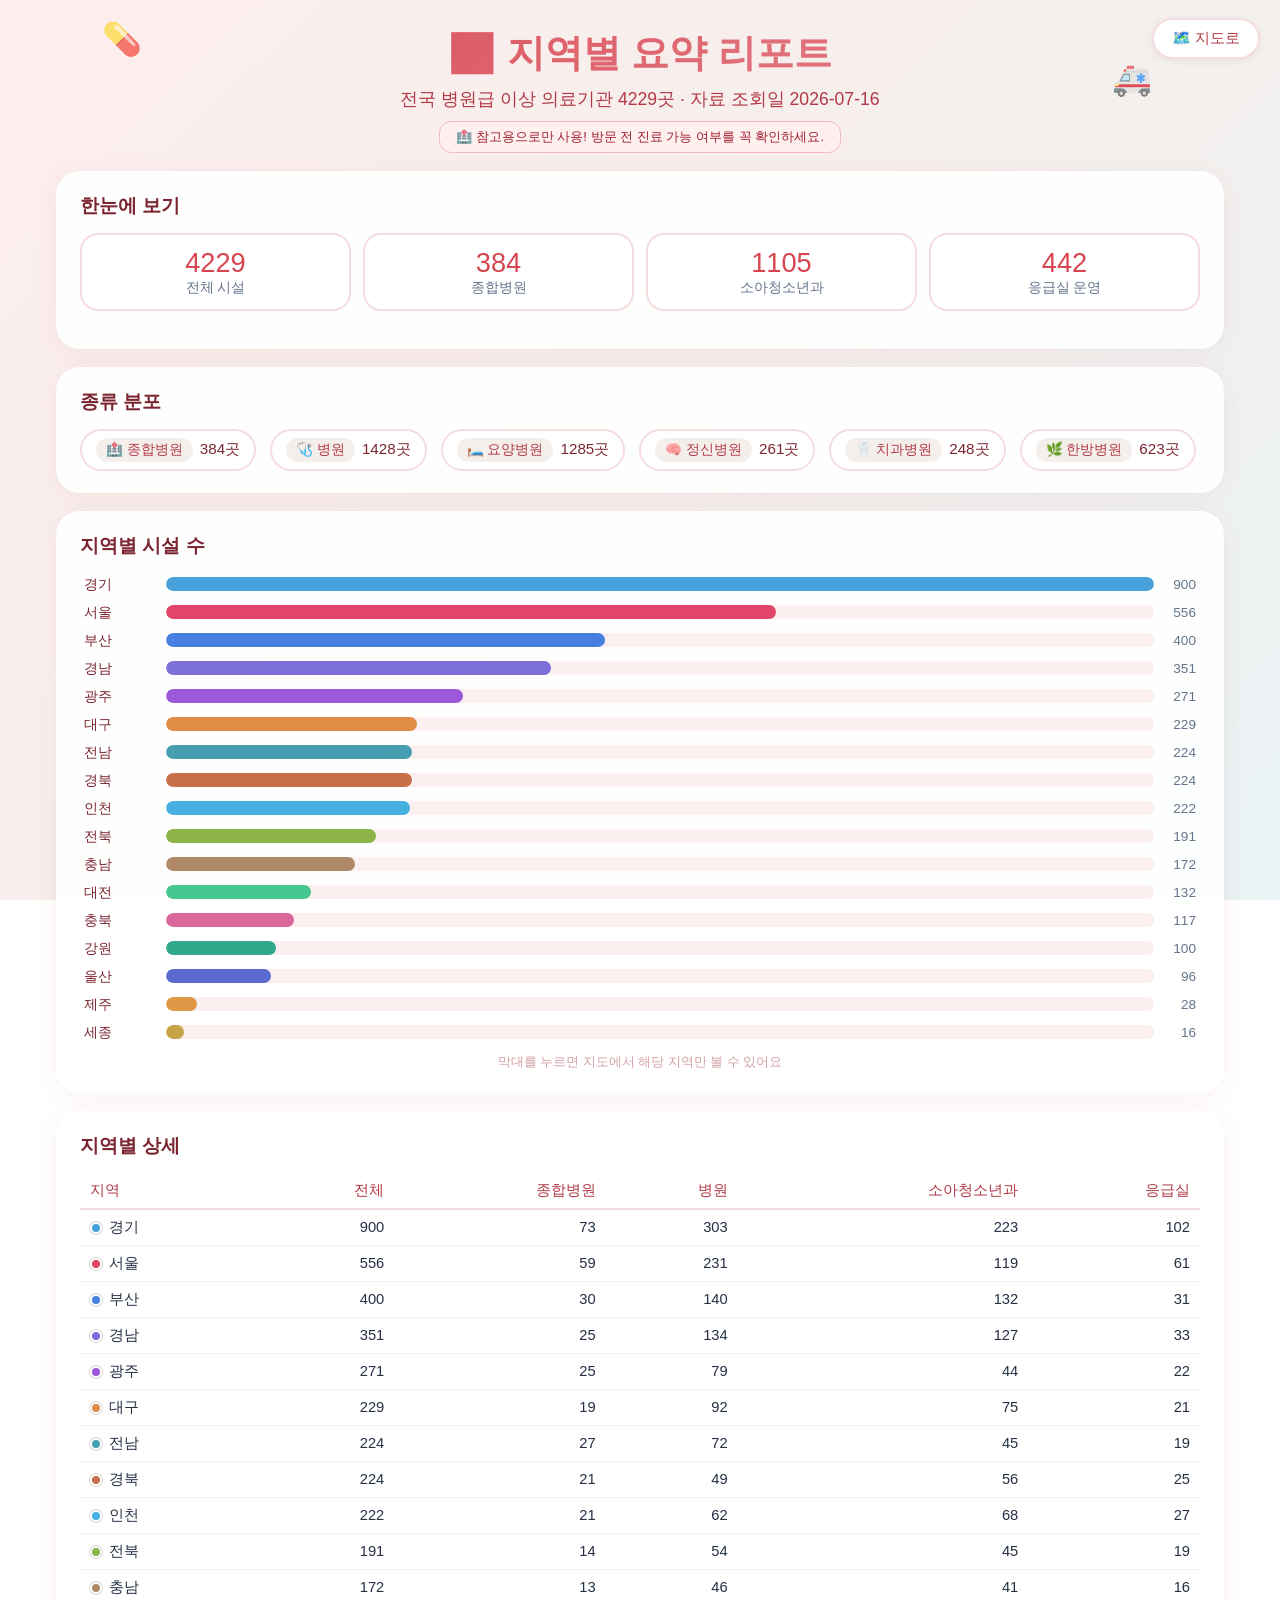
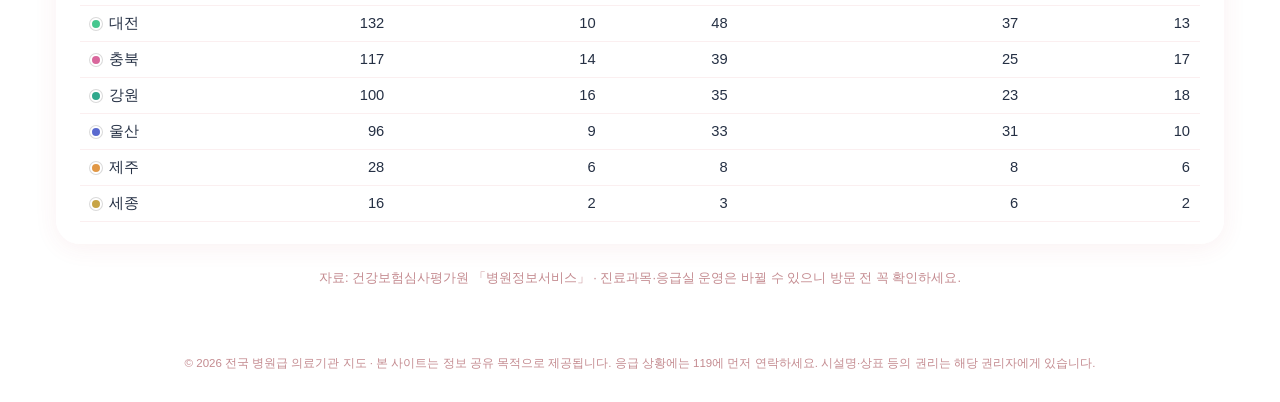
==== report.html @ fa9a6e2a "전국 병원급 의료기관 지도 초기 버전 건강보험심사평가원 병원정보서비스(2026.6) 기반, 병원급 이상 의료기관 4229곳을 지도/카드로 조회. 소아청소년과·응급실 운영 여부 표시" ====
<!DOCTYPE html>
<html lang="ko">
<head>
<meta charset="UTF-8">
<meta name="viewport" content="width=device-width, initial-scale=1.0">
<meta http-equiv="Content-Security-Policy" content="default-src 'self'; script-src 'self'; style-src 'self' 'unsafe-inline' https://fonts.googleapis.com; font-src https://fonts.gstatic.com; img-src 'self' data:; connect-src 'self'; object-src 'none'; base-uri 'self'; form-action 'none'">
<title>지역별 요약 리포트 📊</title>
<meta name="description" content="전국 병원급 이상 의료기관 지역별 현황 요약 리포트">
<meta name="theme-color" content="#D64550">
<link rel="manifest" href="manifest.json">
<link rel="icon" type="image/png" sizes="512x512" href="assets/icons/app-icon-512.png">
<link rel="apple-touch-icon" sizes="180x180" href="assets/icons/app-icon-apple-180.png">
<meta name="apple-mobile-web-app-capable" content="yes">
<meta name="apple-mobile-web-app-status-bar-style" content="default">
<meta name="apple-mobile-web-app-title" content="병원 지도">
<link rel="stylesheet" href="assets/css/style.css">
</head>
<body>

<header class="app-header">
  <a class="report-btn" href="index.html">🗺️ 지도로</a>
  <div class="header-inner">
    <h1 class="app-title">📊 지역별 요약 리포트</h1>
    <p class="app-subtitle">전국 병원급 이상 의료기관 <span id="totalCount"></span>곳 · 자료 조회일 <span id="surveyDate"></span></p>
    <div class="top-notice">🏥 참고용으로만 사용! 방문 전 진료 가능 여부를 꼭 확인하세요.</div>
  </div>
  <div class="floating-emoji e1">💊</div>
  <div class="floating-emoji e2">🚑</div>
</header>

<main class="container report-page">

  <!-- 핵심 지표 -->
  <section class="panel">
    <h2 class="report-section-title">한눈에 보기</h2>
    <div class="stat-tiles" id="statTiles"></div>
  </section>

  <!-- 종류 분포 -->
  <section class="panel">
    <h2 class="report-section-title">종류 분포</h2>
    <div class="status-chips" id="kindChips"></div>
  </section>

  <!-- 지역별 시설 수 -->
  <section class="panel">
    <h2 class="report-section-title">지역별 시설 수</h2>
    <div class="district-bars" id="regionBars"></div>
    <p class="dash-hint">막대를 누르면 지도에서 해당 지역만 볼 수 있어요</p>
  </section>

  <!-- 지역별 상세 표 -->
  <section class="panel">
    <h2 class="report-section-title">지역별 상세</h2>
    <div class="table-wrap">
      <table class="report-table" id="reportTable">
        <thead>
          <tr>
            <th>지역</th><th>전체</th><th>종합병원</th><th>병원</th><th>소아청소년과</th><th>응급실</th>
          </tr>
        </thead>
        <tbody></tbody>
      </table>
    </div>
  </section>

  <footer class="app-footer">
    <p>자료: 건강보험심사평가원 「병원정보서비스」 · 진료과목·응급실 운영은 바뀔 수 있으니 방문 전 꼭 확인하세요.</p>
  </footer>
</main>

<div class="site-notice" role="note">
  © 2026 전국 병원급 의료기관 지도 · 본 사이트는 정보 공유 목적으로 제공됩니다. 응급 상황에는 119에 먼저 연락하세요. 시설명·상표 등의 권리는 해당 권리자에게 있습니다.
</div>

<script src="assets/js/data.js"></script>
<script src="assets/js/report.js"></script>
</body>
</html>
---- assets/css/style.css ----
@import url('https://fonts.googleapis.com/css2?family=Jua&display=swap');

:root {
  --brown: #B23A47;
  --brown-dark: #7A2530;
  --terracotta: #D64550;
  --gold: #E88A93;
  --teal: #4AAECF;
  --grad-primary: linear-gradient(135deg, #D64550, #E88A93);
  --border-light: #F5DCDE;
  --text-muted: #64748b;
  --shadow-card: 0 8px 25px rgba(0, 0, 0, 0.1);
  --shadow-card-hover: 0 15px 35px rgba(0, 0, 0, 0.18);
  --shadow-panel: 0 4px 24px rgba(178, 58, 71, 0.07);
}

* { margin: 0; padding: 0; box-sizing: border-box; }

body {
  font-family: 'Jua', -apple-system, BlinkMacSystemFont, 'Segoe UI', 'Noto Sans KR', sans-serif;
  background: linear-gradient(135deg, #FDEEEE 0%, #F5EFEC 50%, #EAF3F5 100%);
  background-attachment: fixed;
  color: var(--brown-dark);
  min-height: 100vh;
}

/* ---------- 헤더 ---------- */
.app-header {
  position: relative;
  text-align: center;
  padding: 28px 16px 18px;
  overflow: hidden;
}
.app-title {
  font-size: 2.4rem;
  background: var(--grad-primary);
  -webkit-background-clip: text;
  background-clip: text;
  -webkit-text-fill-color: transparent;
  text-shadow: none;
}
.app-subtitle { margin-top: 8px; font-size: 1.1rem; color: var(--brown); }
.top-notice {
  display: inline-block; text-align: center;
  margin: 10px auto 0; padding: 6px 16px;
  background: #FFF0F0; color: #A02030;
  border: 1px solid #F5B8BE; border-radius: 12px;
  font-size: 0.82rem; line-height: 1.35;
  position: relative; z-index: 1;
}
.floating-emoji {
  position: absolute; font-size: 2rem; opacity: 0.7;
  animation: float 4s ease-in-out infinite;
  pointer-events: none;
}
.e1 { top: 20px; left: 8%; }
.e2 { top: 60px; right: 10%; animation-delay: 1s; }
.e3 { bottom: 12px; left: 20%; animation-delay: 2s; }
.e4 { bottom: 24px; right: 22%; animation-delay: 3s; }
@keyframes float {
  0%, 100% { transform: translateY(0) rotate(-4deg); }
  50% { transform: translateY(-12px) rotate(4deg); }
}

.container { max-width: 1200px; margin: 0 auto; padding: 0 16px 40px; }

.report-btn {
  position: absolute; top: 18px; right: 20px; z-index: 10;
  font-size: 0.95rem; text-decoration: none;
  padding: 8px 18px; border-radius: 999px;
  background: white; color: var(--brown);
  border: 2px solid #F5DCDE;
  box-shadow: 0 2px 8px rgba(0, 0, 0, 0.06);
  transition: all 0.25s;
}
.report-btn:hover {
  background: var(--grad-primary); color: white; border-color: transparent;
  transform: translateY(-2px);
  box-shadow: 0 4px 14px rgba(214, 69, 80, 0.4);
}

/* ---------- 패널 공통 ---------- */
.panel {
  background: rgba(255, 255, 255, 0.9);
  backdrop-filter: blur(8px);
  border-radius: 24px;
  box-shadow: var(--shadow-panel);
  padding: 18px 20px;
  margin-bottom: 18px;
}

/* ---------- 리포트 페이지 ---------- */
.report-page .panel { padding: 22px 24px; }
.report-section-title {
  font-size: 1.2rem; color: var(--brown-dark); margin-bottom: 14px;
}
.status-chips { display: flex; flex-wrap: wrap; gap: 14px; }
.status-chip {
  display: inline-flex; align-items: center; gap: 7px;
  background: white; border: 2px solid var(--border-light);
  border-radius: 999px; padding: 7px 14px;
}
.status-chip .tag { font-size: 0.85rem; }
.chip-num { font-size: 0.95rem; color: var(--brown-dark); }
.table-wrap { overflow-x: auto; }
.report-table {
  width: 100%; border-collapse: collapse; font-size: 0.92rem;
  min-width: 560px;
}
.report-table th {
  color: var(--brown); font-weight: normal; text-align: left;
  padding: 8px 10px; border-bottom: 2px solid var(--border-light);
  white-space: nowrap;
}
.report-table td {
  padding: 8px 10px; color: #253044;
  border-bottom: 1px solid #FBEFF0; white-space: nowrap;
}
.report-table td:not(:first-child), .report-table th:not(:first-child) { text-align: right; }
.report-table tr:hover td { background: #FEF6F6; }
.report-table .legend-dot { margin-right: 7px; }

.stat-tiles {
  display: grid; grid-template-columns: repeat(auto-fit, minmax(130px, 1fr));
  gap: 12px; margin-bottom: 16px;
}
.stat-tile {
  background: white; border: 2px solid var(--border-light);
  border-radius: 18px; padding: 12px 14px; text-align: center;
}
.stat-tile .num { font-size: 1.7rem; color: var(--terracotta); }
.stat-tile .lbl { font-size: 0.85rem; color: var(--text-muted); }

.district-bars { display: flex; flex-direction: column; gap: 5px; }
.dbar {
  display: grid; grid-template-columns: 74px 1fr 34px; align-items: center;
  gap: 8px; background: none; border: none; cursor: pointer;
  font-family: inherit; font-size: 0.9rem; color: var(--brown-dark);
  padding: 2px 4px; border-radius: 10px; text-align: left;
}
.dbar:hover, .dbar.active { background: #FEF6F6; }
.dbar .track { display: block; background: #FBEFF0; border-radius: 999px; height: 14px; overflow: hidden; }
.dbar .fill { display: block; height: 100%; border-radius: 999px; }
.dbar .cnt { text-align: right; color: var(--text-muted); font-size: 0.85rem; }
.dash-hint { margin-top: 10px; font-size: 0.8rem; color: #D4A0A5; text-align: center; }

/* ---------- 필터 바 ---------- */
.filter-row {
  display: flex; flex-wrap: wrap; align-items: center; gap: 8px;
  margin-bottom: 10px;
}
.filter-row:last-child { margin-bottom: 0; }
.filter-label {
  font-size: 0.85rem; color: var(--text-muted); min-width: 56px;
}
.search-row { gap: 10px; }

.filter-collapse-btn {
  flex: 0 0 44px; min-height: 44px;
  background: white; color: var(--brown);
  border: 2px solid var(--border-light); border-radius: 999px;
  font-size: 1rem; cursor: pointer;
  box-shadow: 0 2px 8px rgba(0, 0, 0, 0.06);
  transition: all 0.25s;
}
.filter-collapse-btn:hover {
  transform: translateY(-2px);
  box-shadow: 0 4px 12px rgba(178, 58, 71, 0.2);
}
.filter-groups[hidden] { display: none; }
.search-box {
  flex: 1; min-width: 220px; position: relative;
}
.search-box input {
  width: 100%; padding: 11px 16px;
  border: 2px solid var(--border-light); border-radius: 999px;
  font-family: inherit; font-size: 1rem; color: var(--brown-dark);
  outline: none; background: white; transition: box-shadow 0.2s, border-color 0.2s;
}
.search-box input:focus {
  border-color: #E88A93;
  box-shadow: 0 0 0 3px rgba(232, 138, 147, 0.18);
}
.district-select {
  padding: 11px 16px; border: 2px solid var(--border-light); border-radius: 999px;
  font-family: inherit; font-size: 1rem; color: var(--brown-dark);
  background: white; cursor: pointer; outline: none;
  max-width: 220px;
}

.pill {
  font-family: inherit; font-size: 0.92rem;
  padding: 7px 16px; border-radius: 999px; cursor: pointer;
  background: white; color: var(--brown);
  border: 2px solid #F5DCDE;
  box-shadow: 0 2px 8px rgba(0, 0, 0, 0.06);
  transition: all 0.25s;
}
.pill:hover { transform: translateY(-2px); }
.pill.active {
  background: var(--grad-primary); color: white; border-color: transparent;
  box-shadow: 0 4px 14px rgba(214, 69, 80, 0.4);
}
.pill.reset { color: var(--text-muted); border-color: #eee; }
.result-count { margin-top: 12px; font-size: 0.95rem; color: var(--brown); }

/* ---------- 뷰 전환 ---------- */
.view-toggle { display: none; justify-content: center; gap: 8px; margin-bottom: 14px; }

/* ---------- 지도 + 목록 ---------- */
.content-grid {
  display: grid; grid-template-columns: 55% 1fr; gap: 18px; align-items: start;
}
.map-pane {
  position: sticky; top: 16px;
  border-radius: 25px; overflow: hidden;
  box-shadow: var(--shadow-card);
  background: white;
}
#map { height: calc(100vh - 120px); min-height: 420px; }
.map-legend {
  position: absolute; bottom: 12px; left: 12px; z-index: 800;
  background: rgba(255, 255, 255, 0.92); border-radius: 14px;
  padding: 8px 12px; font-size: 0.75rem; color: var(--brown-dark);
  box-shadow: 0 2px 8px rgba(0, 0, 0, 0.12);
  display: flex; gap: 10px; align-items: center; flex-wrap: wrap;
  max-width: calc(100% - 24px);
}
.legend-dot {
  display: inline-block; width: 12px; height: 12px; border-radius: 50%;
  border: 2px solid white; box-shadow: 0 0 0 1px rgba(0,0,0,0.15);
  vertical-align: -2px; margin-right: 3px;
}

/* Leaflet 팝업을 디자인에 맞게 */
.leaflet-popup-content-wrapper { border-radius: 18px; font-family: 'Jua', sans-serif; }
.popup-name { font-size: 1.05rem; color: var(--brown-dark); margin-bottom: 4px; }
.popup-meta { font-size: 0.85rem; color: var(--text-muted); margin-bottom: 8px; }
.popup-btn {
  font-family: inherit; font-size: 0.85rem; padding: 5px 14px;
  border: none; border-radius: 999px; cursor: pointer;
  background: var(--grad-primary); color: white;
}

/* ---------- 카드 ---------- */
.card-grid {
  display: grid; grid-template-columns: repeat(auto-fill, minmax(240px, 1fr));
  gap: 18px;
}
.facility-card {
  background: white; border-radius: 25px; overflow: hidden;
  box-shadow: var(--shadow-card);
  transition: all 0.4s; cursor: pointer;
  display: flex; flex-direction: column;
}
.facility-card:hover {
  transform: translateY(-8px) rotate(-1deg);
  box-shadow: var(--shadow-card-hover);
}
.card-emoji {
  font-size: 3.2rem; text-align: center; padding: 20px 0 10px;
  background: linear-gradient(135deg, var(--cc1, #F5EFEC), var(--cc2, #FDEEEE));
  position: relative;
}
.fav-btn {
  position: absolute; top: 10px; right: 12px;
  font-size: 1.3rem; background: rgba(255,255,255,0.8);
  border: none; border-radius: 50%; width: 38px; height: 38px;
  cursor: pointer; transition: transform 0.2s;
}
.fav-btn:hover { transform: scale(1.2); }
.card-body { padding: 14px 16px 16px; display: flex; flex-direction: column; gap: 7px; flex: 1; }
.card-name { font-size: 1.08rem; color: var(--brown-dark); line-height: 1.3; }
.card-tags { display: flex; flex-wrap: wrap; gap: 5px; }
.tag {
  font-size: 0.72rem; padding: 3px 10px; border-radius: 999px;
  background: #F5EFEC; color: var(--brown);
}
.tag.district { color: white; }
.tag.type-종합병원 { background: #FFEBEE; color: #C62828; }
.tag.type-병원 { background: #FCE4EC; color: #AD1457; }
.tag.type-요양병원 { background: #F3E5F5; color: #7B1FA2; }
.tag.type-정신병원 { background: #E8EAF6; color: #3949AB; }
.tag.type-치과병원 { background: #E1F5FE; color: #0277BD; }
.tag.type-한방병원 { background: #E8F5E9; color: #2E7D32; }
.tag.free { background: #E0F7F5; color: #00796B; }
.tag.paid { background: #FFF3E0; color: #E65100; }
.card-info { font-size: 0.85rem; color: var(--text-muted); line-height: 1.5; }
.card-info .ico { margin-right: 4px; }
.card-locate {
  align-self: flex-start; margin-top: 2px;
  font-family: inherit; font-size: 0.8rem;
  padding: 5px 13px; border-radius: 999px; cursor: pointer;
  background: #FDEEEE; color: #B23A47; border: none;
  transition: transform 0.2s;
}
.card-locate:hover { transform: translateY(-2px); }

/* ---------- 빈 상태 ---------- */
.empty-state { text-align: center; padding: 60px 0; color: var(--brown); }
.empty-emoji { font-size: 4rem; animation: float 3s ease-in-out infinite; }

/* ---------- 모달 ---------- */
.modal-overlay {
  position: fixed; inset: 0; z-index: 2000;
  background: rgba(0, 0, 0, 0.5); backdrop-filter: blur(4px);
  display: flex; align-items: center; justify-content: center;
  padding: 20px;
}
.modal-overlay[hidden] { display: none; }
.modal-card {
  background: white; border-radius: 25px;
  max-width: 520px; width: 100%; max-height: 85vh; overflow-y: auto;
  padding: 28px 26px 24px; position: relative;
  animation: popIn 0.35s cubic-bezier(0.34, 1.56, 0.64, 1);
}
@keyframes popIn {
  from { transform: scale(0.7); opacity: 0; }
  to { transform: scale(1); opacity: 1; }
}
.modal-close {
  position: absolute; top: 14px; right: 14px;
  width: 38px; height: 38px; border-radius: 50%;
  border: none; background: #F5EFEC; color: var(--brown);
  font-size: 1rem; cursor: pointer; transition: transform 0.3s;
}
.modal-close:hover { transform: rotate(90deg); }
.modal-emoji { font-size: 3rem; text-align: center; }
.modal-title { font-size: 1.4rem; text-align: center; margin: 6px 0 4px; color: var(--brown-dark); }
.modal-tags { display: flex; justify-content: center; flex-wrap: wrap; gap: 6px; margin-bottom: 14px; }
.modal-intro {
  background: #FEF6F6; border-radius: 14px; padding: 10px 14px;
  font-size: 0.88rem; line-height: 1.6; color: #5D3037;
  margin-bottom: 14px;
}
.detail-list { display: flex; flex-direction: column; gap: 9px; margin-bottom: 18px; }
.detail-item {
  display: grid; grid-template-columns: 100px 1fr; gap: 8px;
  font-size: 0.92rem; line-height: 1.5;
  border-left: 4px solid var(--gold); padding-left: 10px;
}
.detail-item .k { color: var(--brown); }
.detail-item .v { color: #253044; word-break: break-all; }
.modal-links { display: flex; gap: 10px; justify-content: center; flex-wrap: wrap; }
.link-btn {
  font-family: inherit; font-size: 0.95rem; text-decoration: none;
  padding: 9px 20px; border-radius: 999px; color: white;
  border: none; cursor: pointer; transition: transform 0.2s;
  display: inline-block;
}
.link-btn:hover { transform: translateY(-2px); }
.link-btn.map { background: #4CAF7D; }
.link-btn.web { background: #38bdf8; }
.link-btn.fav { background: var(--terracotta); }

/* ---------- 푸터 ---------- */
.app-footer { margin-top: 26px; text-align: center; font-size: 0.8rem; color: #C48B90; }

.site-notice {
  max-width: 1200px; margin: 18px auto 0; padding: 10px 20px 30px;
  text-align: center; color: #C48B90; font-size: 0.72rem; line-height: 1.5;
}

/* ---------- 반응형 ---------- */
@media (max-width: 900px) {
  .app-title { font-size: 1.7rem; }
  .view-toggle { display: flex; }
  .content-grid { grid-template-columns: 1fr; }
  .map-pane { position: relative; top: auto; }
  #map { height: 62vh; min-height: 340px; }
  .content-grid.view-map .list-pane { display: none; }
  .content-grid.view-list .map-pane { display: none; }
  .card-grid { grid-template-columns: repeat(auto-fill, minmax(200px, 1fr)); gap: 12px; }
  .filter-label { width: 100%; min-width: 0; }
  .district-select { max-width: none; flex: 1; }
}
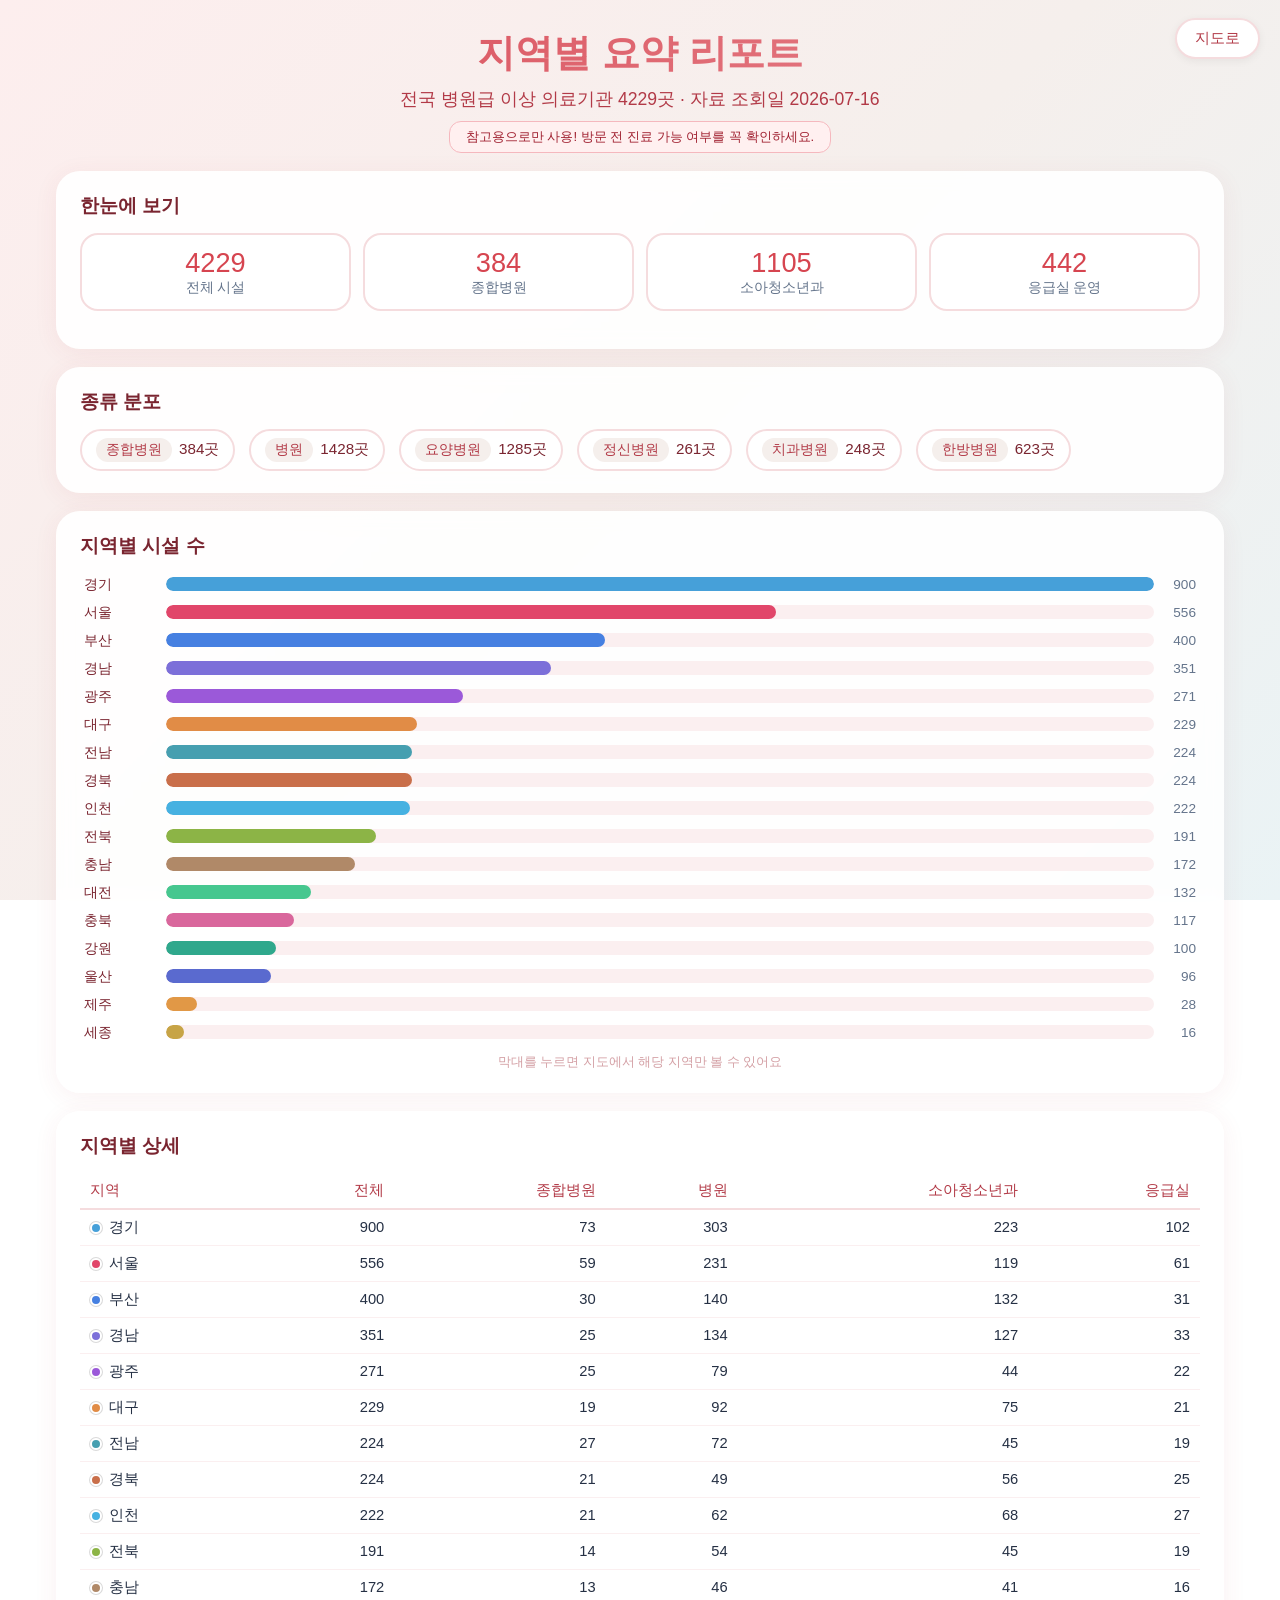
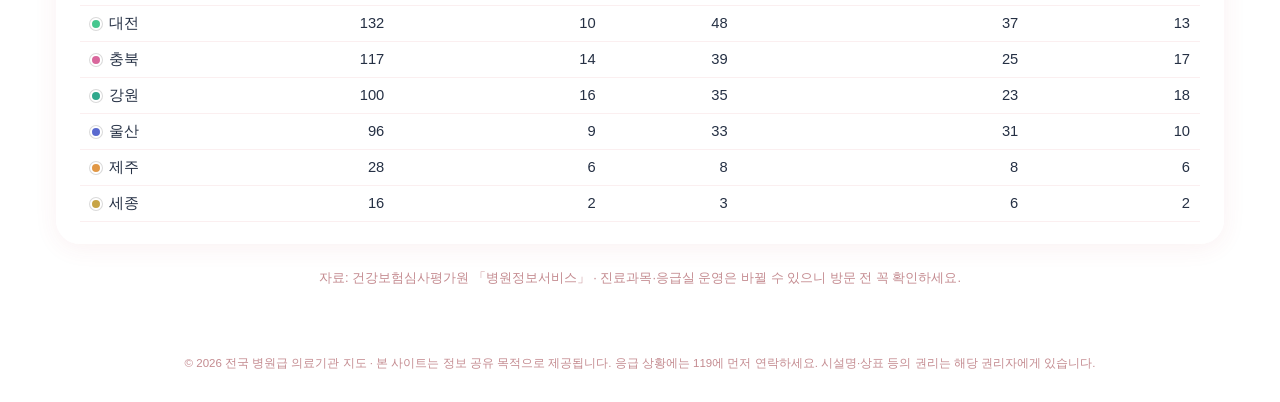
==== commit d6f239f7: "장식용 이모지 제거 및 카드 레이아웃 정리 제목·floating 장식·카드 큰 아이콘·배지·정보 아이콘 등 장식용 이모지 삭제. 찜하기 버튼을 카드 제목과 같은 줄 오른쪽으로 이동" ====
--- a/report.html
+++ b/report.html
@@ -4,7 +4,7 @@
 <meta charset="UTF-8">
 <meta name="viewport" content="width=device-width, initial-scale=1.0">
 <meta http-equiv="Content-Security-Policy" content="default-src 'self'; script-src 'self'; style-src 'self' 'unsafe-inline' https://fonts.googleapis.com; font-src https://fonts.gstatic.com; img-src 'self' data:; connect-src 'self'; object-src 'none'; base-uri 'self'; form-action 'none'">
-<title>지역별 요약 리포트 📊</title>
+<title>지역별 요약 리포트</title>
 <meta name="description" content="전국 병원급 이상 의료기관 지역별 현황 요약 리포트">
 <meta name="theme-color" content="#D64550">
 <link rel="manifest" href="manifest.json">
@@ -18,14 +18,12 @@
 <body>
 
 <header class="app-header">
-  <a class="report-btn" href="index.html">🗺️ 지도로</a>
+  <a class="report-btn" href="index.html">지도로</a>
   <div class="header-inner">
-    <h1 class="app-title">📊 지역별 요약 리포트</h1>
+    <h1 class="app-title">지역별 요약 리포트</h1>
     <p class="app-subtitle">전국 병원급 이상 의료기관 <span id="totalCount"></span>곳 · 자료 조회일 <span id="surveyDate"></span></p>
-    <div class="top-notice">🏥 참고용으로만 사용! 방문 전 진료 가능 여부를 꼭 확인하세요.</div>
+    <div class="top-notice">참고용으로만 사용! 방문 전 진료 가능 여부를 꼭 확인하세요.</div>
   </div>
-  <div class="floating-emoji e1">💊</div>
-  <div class="floating-emoji e2">🚑</div>
 </header>
 
 <main class="container report-page">
--- a/assets/css/style.css
+++ b/assets/css/style.css
@@ -48,15 +48,6 @@
   font-size: 0.82rem; line-height: 1.35;
   position: relative; z-index: 1;
 }
-.floating-emoji {
-  position: absolute; font-size: 2rem; opacity: 0.7;
-  animation: float 4s ease-in-out infinite;
-  pointer-events: none;
-}
-.e1 { top: 20px; left: 8%; }
-.e2 { top: 60px; right: 10%; animation-delay: 1s; }
-.e3 { bottom: 12px; left: 20%; animation-delay: 2s; }
-.e4 { bottom: 24px; right: 22%; animation-delay: 3s; }
 @keyframes float {
   0%, 100% { transform: translateY(0) rotate(-4deg); }
   50% { transform: translateY(-12px) rotate(4deg); }
@@ -257,20 +248,15 @@
   transform: translateY(-8px) rotate(-1deg);
   box-shadow: var(--shadow-card-hover);
 }
-.card-emoji {
-  font-size: 3.2rem; text-align: center; padding: 20px 0 10px;
-  background: linear-gradient(135deg, var(--cc1, #F5EFEC), var(--cc2, #FDEEEE));
-  position: relative;
-}
 .fav-btn {
-  position: absolute; top: 10px; right: 12px;
-  font-size: 1.3rem; background: rgba(255,255,255,0.8);
-  border: none; border-radius: 50%; width: 38px; height: 38px;
-  cursor: pointer; transition: transform 0.2s;
+  flex: 0 0 auto; font-size: 1.2rem; background: none;
+  border: none; cursor: pointer; padding: 2px; line-height: 1;
+  transition: transform 0.2s;
 }
 .fav-btn:hover { transform: scale(1.2); }
-.card-body { padding: 14px 16px 16px; display: flex; flex-direction: column; gap: 7px; flex: 1; }
-.card-name { font-size: 1.08rem; color: var(--brown-dark); line-height: 1.3; }
+.card-body { padding: 16px 16px 16px; display: flex; flex-direction: column; gap: 7px; flex: 1; }
+.card-title-row { display: flex; align-items: flex-start; justify-content: space-between; gap: 8px; }
+.card-name { font-size: 1.08rem; color: var(--brown-dark); line-height: 1.3; flex: 1; min-width: 0; }
 .card-tags { display: flex; flex-wrap: wrap; gap: 5px; }
 .tag {
   font-size: 0.72rem; padding: 3px 10px; border-radius: 999px;
@@ -298,7 +284,6 @@
 
 /* ---------- 빈 상태 ---------- */
 .empty-state { text-align: center; padding: 60px 0; color: var(--brown); }
-.empty-emoji { font-size: 4rem; animation: float 3s ease-in-out infinite; }
 
 /* ---------- 모달 ---------- */
 .modal-overlay {
@@ -325,7 +310,6 @@
   font-size: 1rem; cursor: pointer; transition: transform 0.3s;
 }
 .modal-close:hover { transform: rotate(90deg); }
-.modal-emoji { font-size: 3rem; text-align: center; }
 .modal-title { font-size: 1.4rem; text-align: center; margin: 6px 0 4px; color: var(--brown-dark); }
 .modal-tags { display: flex; justify-content: center; flex-wrap: wrap; gap: 6px; margin-bottom: 14px; }
 .modal-intro {
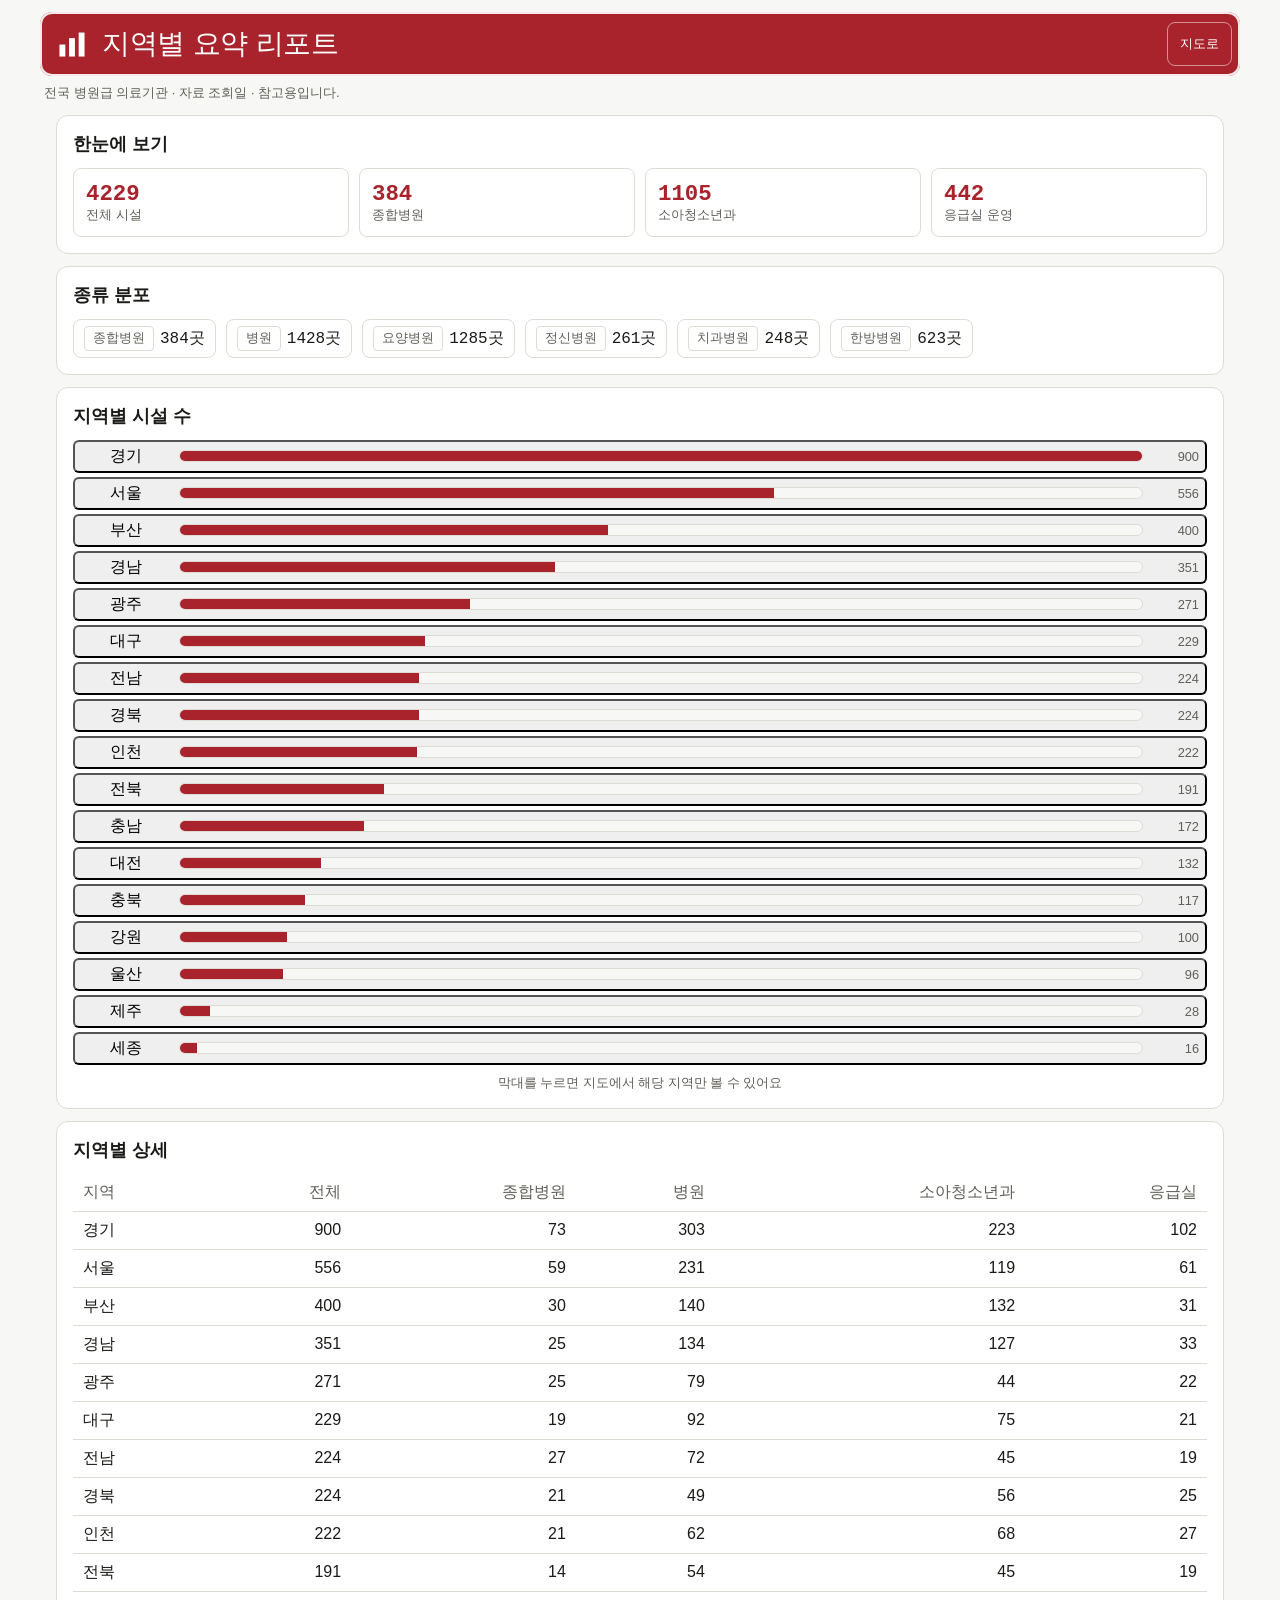
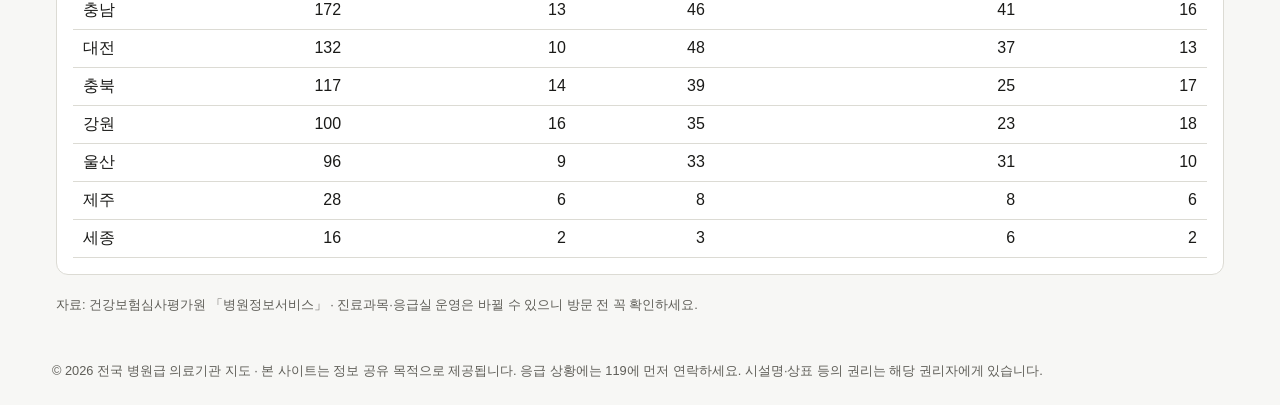
==== commit 5aee3353: "feat: 공공 안내 표지 체계 적용 daitmap 의 도로표지판 언어를 계승하는 공용 디자인 시스템으로 UI를 바꾼다. 면색 #A8232B 하나가 이 앱을 구분하고 나머지는 7개" ====
--- a/report.html
+++ b/report.html
@@ -2,11 +2,11 @@
 <html lang="ko">
 <head>
 <meta charset="UTF-8">
-<meta name="viewport" content="width=device-width, initial-scale=1.0">
+<meta name="viewport" content="width=device-width, initial-scale=1.0, viewport-fit=cover">
 <meta http-equiv="Content-Security-Policy" content="default-src 'self'; script-src 'self'; style-src 'self' 'unsafe-inline' https://fonts.googleapis.com; font-src https://fonts.gstatic.com; img-src 'self' data:; connect-src 'self'; object-src 'none'; base-uri 'self'; form-action 'none'">
 <title>지역별 요약 리포트</title>
 <meta name="description" content="전국 병원급 이상 의료기관 지역별 현황 요약 리포트">
-<meta name="theme-color" content="#D64550">
+<meta name="theme-color" content="#A8232B">
 <link rel="manifest" href="manifest.json">
 <link rel="icon" type="image/png" sizes="512x512" href="assets/icons/app-icon-512.png">
 <link rel="apple-touch-icon" sizes="180x180" href="assets/icons/app-icon-apple-180.png">
@@ -18,12 +18,14 @@
 <body>
 
 <header class="app-header">
-  <a class="report-btn" href="index.html">지도로</a>
   <div class="header-inner">
-    <h1 class="app-title">지역별 요약 리포트</h1>
-    <p class="app-subtitle">전국 병원급 이상 의료기관 <span id="totalCount"></span>곳 · 자료 조회일 <span id="surveyDate"></span></p>
-    <div class="top-notice">참고용으로만 사용! 방문 전 진료 가능 여부를 꼭 확인하세요.</div>
+    <svg class="sign-mark" viewBox="0 0 24 24" aria-hidden="true" focusable="false"><rect x="2.6" y="12.4" width="4.4" height="9"/><rect x="9.8" y="7.6" width="4.4" height="13.8"/><rect x="17" y="3.4" width="4.4" height="18"/></svg>
+    <div class="sign-text">
+      <h1 class="app-title">지역별 요약 리포트</h1>
+    </div>
+    <a class="report-btn" href="index.html">지도로</a>
   </div>
+  <p class="app-notice">전국 병원급 의료기관 · 자료 조회일 <span id="surveyDate"></span> · 참고용입니다.</p>
 </header>
 
 <main class="container report-page">
--- a/assets/css/style.css
+++ b/assets/css/style.css
@@ -1,360 +1,827 @@
-@import url('https://fonts.googleapis.com/css2?family=Jua&display=swap');
+@import url('https://fonts.googleapis.com/css2?family=Do+Hyeon&family=IBM+Plex+Sans+KR:wght@400;500;600&family=JetBrains+Mono:wght@500;700&display=swap');
+
+/* ============================================================
+   공공 안내 표지 체계 — 다있맵(daitmap) 지도 PWA 공용
+   면색 1개가 앱을 구분하고, 나머지는 전부 조용하게 둔다.
+   그림자로 띄우지 않는다. 판은 면색과 1px 괘선으로 만든다.
+   ============================================================ */
 
 :root {
-  --brown: #B23A47;
-  --brown-dark: #7A2530;
-  --terracotta: #D64550;
-  --gold: #E88A93;
-  --teal: #4AAECF;
-  --grad-primary: linear-gradient(135deg, #D64550, #E88A93);
-  --border-light: #F5DCDE;
-  --text-muted: #64748b;
-  --shadow-card: 0 8px 25px rgba(0, 0, 0, 0.1);
-  --shadow-card-hover: 0 15px 35px rgba(0, 0, 0, 0.18);
-  --shadow-panel: 0 4px 24px rgba(178, 58, 71, 0.07);
+  /* 면색 — 앱마다 이 세 줄만 다르다.
+     규칙 이탈 — 표지규칙상 병원은 청색이나 voucher_map 과 충돌해 응급의료 표식 색을 쓴다. */
+  --sign: #A8232B;
+  --sign-ink: #FFFFFF;
+  --sign-wash: #F5E9EA;      /* 면색의 아주 옅은 톤 — hover/선택 바닥 */
+
+  /* 중립 — 7개 앱 공통 */
+  --bg: #F7F7F5;
+  --panel: #FFFFFF;
+  --ink: #1A1A18;
+  --ink-muted: #5F5E58;
+  --line: #DCDBD4;
+
+  /* 정보를 나르는 색만 남긴다 */
+  --free: #176B5B;
+  --paid: #8A4B12;
+
+  /* 지도 마커·범례 — 면색 계열에서 명도와 색상으로 갈라낸다.
+     app.js 의 KIND_ORDER 순서와 1:1로 대응한다. 색값은 디자인 시스템이 소유한다. */
+  --kind-1: #A8232B;   /* 종합병원 */
+  --kind-2: #D98A6B;   /* 병원 */
+  --kind-3: #5C7A8A;   /* 요양병원 */
+  --kind-4: #7A5C8A;   /* 정신병원 */
+  --kind-5: #3F7A6B;   /* 치과병원 */
+  --kind-6: #8A7A3F;   /* 한방병원 */
+
+  /* 1.250 (Major Third) — 이 여섯 단계 밖의 크기를 쓰지 않는다 */
+  --fs-xxl: 2.19rem;
+  --fs-xl:  1.75rem;
+  --fs-l:   1.40rem;
+  --fs-m:   1.12rem;
+  --fs-base: 1rem;
+  --fs-s:   0.80rem;
+
+  --tap: 44px;               /* 최소 터치 타깃 */
+  --radius-panel: 12px;
+  --radius-card: 10px;
+
+  accent-color: var(--sign);
+  caret-color: var(--sign);
+  scrollbar-color: var(--line) transparent;
+  color-scheme: light;
 }
 
 * { margin: 0; padding: 0; box-sizing: border-box; }
 
 body {
-  font-family: 'Jua', -apple-system, BlinkMacSystemFont, 'Segoe UI', 'Noto Sans KR', sans-serif;
-  background: linear-gradient(135deg, #FDEEEE 0%, #F5EFEC 50%, #EAF3F5 100%);
-  background-attachment: fixed;
-  color: var(--brown-dark);
+  font-family: 'IBM Plex Sans KR', -apple-system, BlinkMacSystemFont, 'Segoe UI', sans-serif;
+  background: var(--bg);
+  color: var(--ink);
   min-height: 100vh;
-}
-
-/* ---------- 헤더 ---------- */
+  -webkit-text-size-adjust: 100%;
+}
+
+/* 우리가 그리지 않은 브라우저 표면도 디자인에 포함된다 */
+::selection { background: var(--sign); color: var(--sign-ink); }
+::-webkit-scrollbar { width: 10px; height: 10px; }
+::-webkit-scrollbar-thumb { background: var(--line); border-radius: 999px; }
+::-webkit-scrollbar-track { background: transparent; }
+
+:where(a, button, input, select, [tabindex]):focus-visible {
+  outline: 2px solid var(--sign);
+  outline-offset: 2px;
+  border-radius: 4px;
+}
+
+/* 수치는 표지판의 거리 표기처럼 자리를 지킨다 */
+.num {
+  font-family: 'JetBrains Mono', ui-monospace, monospace;
+  font-variant-numeric: tabular-nums;
+  font-weight: 700;
+}
+
+/* ---------- 헤더: 표지판 ---------- */
 .app-header {
+  padding: max(12px, env(safe-area-inset-top)) 12px 0;
+}
+
+.header-inner {
   position: relative;
+  max-width: 1200px;
+  margin: 0 auto;
+  display: flex;
+  align-items: center;
+  gap: 12px;
+  min-height: 52px;
+  padding: 8px 56px 8px 12px;   /* 우측은 링크복사 버튼 자리 */
+  background: var(--sign);
+  color: var(--sign-ink);
+  border-radius: var(--radius-panel);
+  box-shadow: inset 0 0 0 2px rgba(255, 255, 255, .9);
+}
+
+.sign-mark {
+  flex: 0 0 auto;
+  width: 26px;
+  height: 26px;
+  fill: currentColor;
+}
+
+.sign-text { flex: 1; min-width: 0; }
+
+.app-title {
+  font-family: 'Do Hyeon', 'IBM Plex Sans KR', sans-serif;
+  font-size: var(--fs-l);
+  font-weight: 400;
+  line-height: 1.15;
+  letter-spacing: -0.01em;
+  color: var(--sign-ink);
+  /* 표지판은 이름을 줄이지 않는다. 좁으면 어절 단위로 두 줄이 된다. */
+  word-break: keep-all;
+  text-wrap: balance;
+}
+
+.sign-count {
+  flex: 0 0 auto;
+  display: flex;
+  align-items: baseline;
+  gap: 2px;
+  color: var(--sign-ink);
+}
+.sign-count .num { font-size: var(--fs-l); }
+.sign-count .unit { font-size: var(--fs-s); opacity: .8; }
+
+.app-notice {
+  max-width: 1200px;
+  margin: 8px auto 0;
+  padding: 0 4px;
+  font-size: var(--fs-s);
+  line-height: 1.45;
+  color: var(--ink-muted);
+}
+
+.share-link-btn {
+  position: absolute;
+  top: 50%;
+  right: 4px;
+  transform: translateY(-50%);
+  width: var(--tap);
+  height: var(--tap);
+  display: flex;
+  align-items: center;
+  justify-content: center;
+  border: none;
+  border-radius: 8px;
+  background: transparent;
+  color: var(--sign-ink);
+  line-height: 1;
+  cursor: pointer;
+}
+.share-link-btn:active { background: rgba(255, 255, 255, .16); }
+
+.share-link-toast {
+  position: absolute;
+  right: 4px;
+  top: calc(100% + 6px);
+  z-index: 5;
+  padding: 6px 12px;
+  border-radius: 6px;
+  background: var(--ink);
+  color: #fff;
+  font-size: var(--fs-s);
+  font-weight: 500;
+  white-space: nowrap;
+}
+
+/* ---------- 레이아웃 ---------- */
+.container {
+  max-width: 1200px;
+  margin: 0 auto;
+  padding: 12px 12px max(32px, env(safe-area-inset-bottom));
+}
+
+.panel {
+  background: var(--panel);
+  border: 1px solid var(--line);
+  border-radius: var(--radius-panel);
+  padding: 12px;
+  margin-bottom: 12px;
+}
+
+.report-btn {
+  position: absolute;
+  top: 50%;
+  right: 8px;
+  transform: translateY(-50%);
+  min-height: var(--tap);
+  display: inline-flex;
+  align-items: center;
+  padding: 0 12px;
+  font-size: var(--fs-s);
+  text-decoration: none;
+  color: var(--sign-ink);
+  border: 1px solid rgba(255, 255, 255, .5);
+  border-radius: 8px;
+}
+
+/* ---------- 필터 ---------- */
+.filter-bar { position: sticky; top: 8px; z-index: 900; }
+
+.filter-row {
+  display: flex;
+  flex-wrap: wrap;
+  align-items: center;
+  gap: 8px;
+  margin-bottom: 8px;
+}
+.filter-row:last-child { margin-bottom: 0; }
+
+.filter-label {
+  width: 100%;
+  font-size: var(--fs-s);
+  font-weight: 500;
+  color: var(--ink-muted);
+}
+
+/* 모바일에서는 검색이 한 줄을 다 쓴다. 시군구·필터는 다음 줄로 내려간다. */
+.search-row { gap: 8px; }
+.search-box { flex: 1 1 100%; min-width: 0; }
+
+/* 아이콘 — 컨트롤은 전부 같은 선 굵기로 그린다.
+   헤더의 표지판 픽토그램만 면으로 채운 별개 계열이다. */
+.ico {
+  width: 20px;
+  height: 20px;
+  fill: none;
+  stroke: currentColor;
+  stroke-width: 1.8;
+  stroke-linecap: round;
+  stroke-linejoin: round;
+  pointer-events: none;   /* 클릭 판정이 늘 버튼에 잡히도록 */
+}
+
+/* font-size 는 16px 아래로 내리지 않는다 — iOS 가 포커스 시 페이지를 확대한다 */
+.search-box input,
+.district-select {
+  width: 100%;
+  min-height: var(--tap);
+  padding: 8px 12px;
+  border: 1px solid var(--line);
+  border-radius: 8px;
+  background: var(--panel);
+  font-family: inherit;
+  font-size: var(--fs-base);
+  color: var(--ink);
+  outline: none;
+}
+.search-box input::placeholder { color: var(--ink-muted); }
+.search-box input:focus,
+.district-select:focus { border-color: var(--sign); }
+
+/* min-width:0 이 없으면 select 가 가장 긴 옵션 텍스트만큼 벌어져
+   좁은 화면에서 옆 버튼을 다음 줄로 밀어낸다. */
+.district-select { flex: 1; width: auto; min-width: 0; max-width: none; cursor: pointer; }
+
+.filter-collapse-btn {
+  flex: 0 0 var(--tap);
+  width: var(--tap);
+  min-height: var(--tap);
+  border: 1px solid var(--line);
+  border-radius: 8px;
+  background: var(--panel);
+  color: var(--ink-muted);
+  cursor: pointer;
+}
+.filter-collapse-btn[aria-expanded="true"] {
+  background: var(--sign);
+  border-color: var(--sign);
+  color: var(--sign-ink);
+}
+.filter-collapse-btn .ico { transition: transform .18s ease; }
+.filter-collapse-btn[aria-expanded="true"] .ico { transform: rotate(180deg); }
+.filter-groups[hidden] { display: none; }
+
+.pill {
+  min-height: var(--tap);
+  display: inline-flex;
+  align-items: center;
+  padding: 0 14px;
+  border: 1px solid var(--line);
+  border-radius: 999px;
+  background: var(--panel);
+  font-family: inherit;
+  font-size: var(--fs-base);
+  color: var(--ink);
+  cursor: pointer;
+}
+.pill.active {
+  background: var(--sign);
+  border-color: var(--sign);
+  color: var(--sign-ink);
+}
+.pill.reset { color: var(--ink-muted); }
+
+.result-count-row {
+  display: flex;
+  align-items: center;
+  flex-wrap: wrap;
+  gap: 8px;
+  margin-top: 10px;
+}
+.result-count {
+  margin-left: auto;
+  font-size: var(--fs-s);
+  color: var(--ink-muted);
+}
+
+/* 시각적으로는 작게, 히트 영역은 44px */
+.view-toggle {
+  display: inline-flex;
+  border: 1px solid var(--line);
+  border-radius: 999px;
+  overflow: hidden;
+  background: var(--panel);
+}
+.view-toggle .pill { border: none; border-radius: 0; }
+.view-toggle .pill + .pill { box-shadow: inset 1px 0 0 var(--line); }
+.pill-sm,
+.result-count-row .pill {
+  min-height: var(--tap);
+  padding: 0 12px;
+  font-size: var(--fs-s);
+}
+
+/* ---------- 지도 + 목록 ---------- */
+.content-grid {
+  display: grid;
+  grid-template-columns: 1fr;
+  gap: 12px;
+  align-items: start;
+}
+.content-grid.view-map .list-pane { display: none; }
+.content-grid.view-list .map-pane { display: none; }
+
+.map-pane {
+  position: relative;
+  border: 1px solid var(--line);
+  border-radius: var(--radius-panel);
+  overflow: hidden;
+  background: var(--panel);
+}
+#map { height: 62dvh; min-height: 320px; }
+
+.map-legend {
+  position: absolute;
+  bottom: 10px;
+  left: 10px;
+  z-index: 800;
+  display: flex;
+  gap: 10px;
+  align-items: center;
+  flex-wrap: wrap;
+  max-width: calc(100% - 20px);
+  padding: 7px 10px;
+  border: 1px solid var(--line);
+  border-radius: 8px;
+  background: rgba(255, 255, 255, .94);
+  font-size: var(--fs-s);
+  color: var(--ink);
+}
+.legend-dot {
+  display: inline-block;
+  width: 10px;
+  height: 10px;
+  border-radius: 50%;
+  background: var(--sign);   /* 지도 범례는 인라인 KIND_COLOR 가 덮어쓴다 */
+  border: 1.5px solid #fff;
+  outline: 1px solid rgba(0, 0, 0, .18);
+  vertical-align: -1px;
+  margin-right: 3px;
+}
+
+/* Leaflet 팝업 */
+.leaflet-popup-content-wrapper {
+  border-radius: var(--radius-card);
+  font-family: 'IBM Plex Sans KR', sans-serif;
+}
+.popup-name { font-size: var(--fs-m); font-weight: 600; color: var(--ink); margin-bottom: 3px; }
+.popup-meta { font-size: var(--fs-s); color: var(--ink-muted); margin-bottom: 8px; }
+.popup-btn {
+  min-height: var(--tap);
+  padding: 0 14px;
+  border: none;
+  border-radius: 8px;
+  background: var(--sign);
+  color: var(--sign-ink);
+  font-family: inherit;
+  font-size: var(--fs-s);
+  cursor: pointer;
+}
+
+/* ---------- 카드 ---------- */
+.card-grid {
+  display: grid;
+  grid-template-columns: 1fr;
+  gap: 10px;
+}
+
+.facility-card {
+  display: flex;
+  flex-direction: column;
+  background: var(--panel);
+  border: 1px solid var(--line);
+  border-radius: var(--radius-card);
+  overflow: hidden;
+  cursor: pointer;
+}
+
+.card-body {
+  display: flex;
+  flex-direction: column;
+  gap: 7px;
+  flex: 1;
+  padding: 12px;
+}
+.card-title-row {
+  display: flex;
+  align-items: flex-start;
+  justify-content: space-between;
+  gap: 8px;
+}
+.card-name {
+  flex: 1;
+  min-width: 0;
+  font-size: var(--fs-l);
+  font-weight: 600;
+  line-height: 1.3;
+  color: var(--ink);
+}
+
+.fav-btn {
+  flex: 0 0 auto;
+  width: var(--tap);
+  height: var(--tap);
+  margin: -10px -8px -10px 0;   /* 시각 크기는 그대로, 히트 영역만 확보 */
+  display: flex;
+  align-items: center;
+  justify-content: center;
+  border: none;
+  background: none;
+  color: var(--ink-muted);
+  cursor: pointer;
+}
+.fav-btn.on { color: var(--sign); }
+.fav-btn.on .ico { fill: currentColor; }
+
+.card-tags { display: flex; flex-wrap: wrap; gap: 5px; }
+
+/* 기본 태그는 무채색. 정보를 나르는 것만 색을 갖는다. */
+.tag {
+  padding: 3px 8px;
+  border: 1px solid var(--line);
+  border-radius: 4px;
+  background: var(--panel);
+  font-size: var(--fs-s);
+  font-weight: 500;
+  color: var(--ink-muted);
+  white-space: nowrap;
+}
+.tag.district { color: var(--ink); }
+/* 부모가 스캔하는 것은 "무료"다. 무료만 면 채움, 유료는 외곽선 + 굵기.
+   유료까지 채우면 면색이 카드로 새어 "면색은 표지판·활성 필터·마커에만" 규칙이 깨진다. */
+.tag.free, .tag.paid { font-weight: 600; }
+.tag.free { background: var(--free); border-color: var(--free); color: #fff; }
+.tag.paid { border-color: var(--paid); color: var(--paid); }
+
+.card-info {
+  font-size: var(--fs-base);
+  line-height: 1.5;
+  color: var(--ink-muted);
+}
+
+.card-locate {
+  align-self: flex-start;
+  min-height: var(--tap);
+  display: inline-flex;
+  align-items: center;
+  padding: 0 12px;
+  border: 1px solid var(--line);
+  border-radius: 8px;
+  background: var(--panel);
+  font-family: inherit;
+  font-size: var(--fs-s);
+  color: var(--ink);
+  cursor: pointer;
+}
+
+.empty-state {
+  padding: 48px 16px;
   text-align: center;
-  padding: 28px 16px 18px;
-  overflow: hidden;
-}
-.app-title {
-  font-size: 2.4rem;
-  background: var(--grad-primary);
-  -webkit-background-clip: text;
-  background-clip: text;
-  -webkit-text-fill-color: transparent;
-  text-shadow: none;
-}
-.app-subtitle { margin-top: 8px; font-size: 1.1rem; color: var(--brown); }
-.top-notice {
-  display: inline-block; text-align: center;
-  margin: 10px auto 0; padding: 6px 16px;
-  background: #FFF0F0; color: #A02030;
-  border: 1px solid #F5B8BE; border-radius: 12px;
-  font-size: 0.82rem; line-height: 1.35;
-  position: relative; z-index: 1;
-}
-@keyframes float {
-  0%, 100% { transform: translateY(0) rotate(-4deg); }
-  50% { transform: translateY(-12px) rotate(4deg); }
-}
-
-.container { max-width: 1200px; margin: 0 auto; padding: 0 16px 40px; }
-
-.report-btn {
-  position: absolute; top: 18px; right: 20px; z-index: 10;
-  font-size: 0.95rem; text-decoration: none;
-  padding: 8px 18px; border-radius: 999px;
-  background: white; color: var(--brown);
-  border: 2px solid #F5DCDE;
-  box-shadow: 0 2px 8px rgba(0, 0, 0, 0.06);
-  transition: all 0.25s;
-}
-.report-btn:hover {
-  background: var(--grad-primary); color: white; border-color: transparent;
-  transform: translateY(-2px);
-  box-shadow: 0 4px 14px rgba(214, 69, 80, 0.4);
-}
-
-/* ---------- 패널 공통 ---------- */
-.panel {
-  background: rgba(255, 255, 255, 0.9);
-  backdrop-filter: blur(8px);
-  border-radius: 24px;
-  box-shadow: var(--shadow-panel);
-  padding: 18px 20px;
-  margin-bottom: 18px;
+  color: var(--ink-muted);
+  line-height: 1.7;
+}
+
+/* ---------- 모달: 모바일은 바텀시트 ---------- */
+.modal-overlay {
+  position: fixed;
+  inset: 0;
+  z-index: 2000;
+  display: flex;
+  align-items: flex-end;
+  justify-content: center;
+  background: rgba(26, 26, 24, .45);
+}
+.modal-overlay[hidden] { display: none; }
+
+.modal-card {
+  position: relative;
+  width: 100%;
+  max-height: 88dvh;
+  overflow-y: auto;
+  padding: 20px 16px max(20px, env(safe-area-inset-bottom));
+  background: var(--panel);
+  border-radius: 16px 16px 0 0;
+  animation: sheetUp .22s cubic-bezier(.2, .7, .3, 1);
+}
+/* 그랩 핸들 */
+.modal-card::before {
+  content: "";
+  display: block;
+  width: 40px;
+  height: 4px;
+  margin: -8px auto 12px;
+  border-radius: 999px;
+  background: var(--line);
+}
+@keyframes sheetUp {
+  from { transform: translateY(16px); opacity: 0; }
+  to   { transform: translateY(0);    opacity: 1; }
+}
+
+.modal-close {
+  position: absolute;
+  top: 8px;
+  right: 8px;
+  width: var(--tap);
+  height: var(--tap);
+  border: none;
+  border-radius: 8px;
+  background: transparent;
+  color: var(--ink-muted);
+  cursor: pointer;
+}
+
+.modal-title {
+  font-size: var(--fs-l);
+  font-weight: 600;
+  line-height: 1.3;
+  margin: 0 40px 8px 0;
+  color: var(--ink);
+}
+.modal-tags { display: flex; flex-wrap: wrap; gap: 5px; margin-bottom: 14px; }
+
+.modal-intro {
+  padding: 10px 12px;
+  margin-bottom: 14px;
+  border: 1px solid var(--line);
+  border-radius: 8px;
+  background: var(--bg);
+  font-size: var(--fs-base);
+  line-height: 1.6;
+  color: var(--ink-muted);
+}
+
+.detail-list { display: flex; flex-direction: column; margin-bottom: 18px; }
+.detail-item {
+  display: grid;
+  grid-template-columns: 84px 1fr;
+  gap: 10px;
+  padding: 9px 0;
+  border-bottom: 1px solid var(--line);
+  font-size: var(--fs-base);
+  line-height: 1.5;
+}
+.detail-item:last-child { border-bottom: none; }
+.detail-item .k { color: var(--ink-muted); }
+.detail-item .v { color: var(--ink); word-break: break-word; }
+
+.modal-links { display: flex; flex-wrap: wrap; gap: 8px; }
+.link-btn {
+  flex: 1;
+  min-width: 120px;
+  min-height: var(--tap);
+  display: inline-flex;
+  align-items: center;
+  justify-content: center;
+  padding: 0 16px;
+  border: 1px solid var(--line);
+  border-radius: 8px;
+  background: var(--panel);
+  font-family: inherit;
+  font-size: var(--fs-base);
+  color: var(--ink);
+  text-decoration: none;
+  cursor: pointer;
+}
+.link-btn.map {
+  background: var(--sign);
+  border-color: var(--sign);
+  color: var(--sign-ink);
+}
+
+/* ---------- 푸터 ---------- */
+.app-footer {
+  margin-top: 20px;
+  font-size: var(--fs-s);
+  line-height: 1.6;
+  color: var(--ink-muted);
+}
+.site-notice {
+  max-width: 1200px;
+  margin: 0 auto;
+  padding: 14px 12px max(24px, env(safe-area-inset-bottom));
+  font-size: var(--fs-s);
+  line-height: 1.6;
+  color: var(--ink-muted);
 }
 
 /* ---------- 리포트 페이지 ---------- */
-.report-page .panel { padding: 22px 24px; }
+.report-page .panel { padding: 16px; }
 .report-section-title {
-  font-size: 1.2rem; color: var(--brown-dark); margin-bottom: 14px;
-}
-.status-chips { display: flex; flex-wrap: wrap; gap: 14px; }
+  font-size: var(--fs-m);
+  font-weight: 600;
+  margin-bottom: 12px;
+  color: var(--ink);
+}
+.status-chips { display: flex; flex-wrap: wrap; gap: 10px; }
 .status-chip {
-  display: inline-flex; align-items: center; gap: 7px;
-  background: white; border: 2px solid var(--border-light);
-  border-radius: 999px; padding: 7px 14px;
-}
-.status-chip .tag { font-size: 0.85rem; }
-.chip-num { font-size: 0.95rem; color: var(--brown-dark); }
+  display: flex;
+  align-items: center;
+  gap: 6px;
+  padding: 6px 10px;
+  border: 1px solid var(--line);
+  border-radius: 8px;
+}
+.status-chip .tag { font-size: var(--fs-s); }
+.chip-num {
+  font-family: 'JetBrains Mono', ui-monospace, monospace;
+  font-variant-numeric: tabular-nums;
+  font-size: var(--fs-base);
+  color: var(--ink);
+}
 .table-wrap { overflow-x: auto; }
 .report-table {
-  width: 100%; border-collapse: collapse; font-size: 0.92rem;
-  min-width: 560px;
+  width: 100%;
+  border-collapse: collapse;
+  font-size: var(--fs-base);
+  font-variant-numeric: tabular-nums;
 }
 .report-table th {
-  color: var(--brown); font-weight: normal; text-align: left;
-  padding: 8px 10px; border-bottom: 2px solid var(--border-light);
+  padding: 8px 10px;
+  border-bottom: 1px solid var(--line);
+  color: var(--ink-muted);
+  font-weight: 500;
+  text-align: left;
+}
+.report-table td {
+  padding: 8px 10px;
+  border-bottom: 1px solid var(--line);
+  color: var(--ink);
+}
+.report-table td:not(:first-child),
+.report-table th:not(:first-child) { text-align: right; }
+.report-table tr:hover td { background: var(--sign-wash); }
+.report-table .legend-dot { margin-right: 6px; }
+
+.stat-tiles {
+  display: grid;
+  grid-template-columns: repeat(auto-fit, minmax(130px, 1fr));
+  gap: 10px;
+}
+.stat-tile {
+  padding: 12px;
+  border: 1px solid var(--line);
+  border-radius: 8px;
+}
+.stat-tile .num {
+  display: block;
+  font-size: var(--fs-l);
+  color: var(--sign);
+}
+.stat-tile .lbl { font-size: var(--fs-s); color: var(--ink-muted); }
+
+.district-bars { display: flex; flex-direction: column; gap: 4px; }
+.dbar {
+  display: grid;
+  grid-template-columns: 90px 1fr 48px;
+  gap: 8px;
+  align-items: center;
+  padding: 4px 6px;
+  border-radius: 6px;
+  font-size: var(--fs-base);
+}
+.dbar:hover, .dbar.active { background: var(--sign-wash); }
+.dbar .track {
+  display: block;
+  height: 12px;
+  border-radius: 999px;
+  background: var(--bg);
+  border: 1px solid var(--line);
+  overflow: hidden;
+}
+.dbar .fill { display: block; height: 100%; background: var(--sign); }
+.dbar .cnt {
+  text-align: right;
+  font-variant-numeric: tabular-nums;
+  color: var(--ink-muted);
+  font-size: var(--fs-s);
+}
+.dash-hint {
+  margin-top: 10px;
+  text-align: center;
+  font-size: var(--fs-s);
+  color: var(--ink-muted);
+}
+
+/* ---------- 독도 ----------
+   배경 지도의 표기에 기대지 않고 늘 같은 자리에 이름을 둔다. */
+.dokdo-label {
+  background: transparent;
+  border: none;
+  box-shadow: none;
+  padding: 0;
+  color: #2f2e2b;
+  font-size: 11.5px;
+  font-weight: 700;
   white-space: nowrap;
-}
-.report-table td {
-  padding: 8px 10px; color: #253044;
-  border-bottom: 1px solid #FBEFF0; white-space: nowrap;
-}
-.report-table td:not(:first-child), .report-table th:not(:first-child) { text-align: right; }
-.report-table tr:hover td { background: #FEF6F6; }
-.report-table .legend-dot { margin-right: 7px; }
-
-.stat-tiles {
-  display: grid; grid-template-columns: repeat(auto-fit, minmax(130px, 1fr));
-  gap: 12px; margin-bottom: 16px;
-}
-.stat-tile {
-  background: white; border: 2px solid var(--border-light);
-  border-radius: 18px; padding: 12px 14px; text-align: center;
-}
-.stat-tile .num { font-size: 1.7rem; color: var(--terracotta); }
-.stat-tile .lbl { font-size: 0.85rem; color: var(--text-muted); }
-
-.district-bars { display: flex; flex-direction: column; gap: 5px; }
-.dbar {
-  display: grid; grid-template-columns: 74px 1fr 34px; align-items: center;
-  gap: 8px; background: none; border: none; cursor: pointer;
-  font-family: inherit; font-size: 0.9rem; color: var(--brown-dark);
-  padding: 2px 4px; border-radius: 10px; text-align: left;
-}
-.dbar:hover, .dbar.active { background: #FEF6F6; }
-.dbar .track { display: block; background: #FBEFF0; border-radius: 999px; height: 14px; overflow: hidden; }
-.dbar .fill { display: block; height: 100%; border-radius: 999px; }
-.dbar .cnt { text-align: right; color: var(--text-muted); font-size: 0.85rem; }
-.dash-hint { margin-top: 10px; font-size: 0.8rem; color: #D4A0A5; text-align: center; }
-
-/* ---------- 필터 바 ---------- */
-.filter-row {
-  display: flex; flex-wrap: wrap; align-items: center; gap: 8px;
-  margin-bottom: 10px;
-}
-.filter-row:last-child { margin-bottom: 0; }
-.filter-label {
-  font-size: 0.85rem; color: var(--text-muted); min-width: 56px;
-}
-.search-row { gap: 10px; }
-
-.filter-collapse-btn {
-  flex: 0 0 44px; min-height: 44px;
-  background: white; color: var(--brown);
-  border: 2px solid var(--border-light); border-radius: 999px;
-  font-size: 1rem; cursor: pointer;
-  box-shadow: 0 2px 8px rgba(0, 0, 0, 0.06);
-  transition: all 0.25s;
-}
-.filter-collapse-btn:hover {
-  transform: translateY(-2px);
-  box-shadow: 0 4px 12px rgba(178, 58, 71, 0.2);
-}
-.filter-groups[hidden] { display: none; }
-.search-box {
-  flex: 1; min-width: 220px; position: relative;
-}
-.search-box input {
-  width: 100%; padding: 11px 16px;
-  border: 2px solid var(--border-light); border-radius: 999px;
-  font-family: inherit; font-size: 1rem; color: var(--brown-dark);
-  outline: none; background: white; transition: box-shadow 0.2s, border-color 0.2s;
-}
-.search-box input:focus {
-  border-color: #E88A93;
-  box-shadow: 0 0 0 3px rgba(232, 138, 147, 0.18);
-}
-.district-select {
-  padding: 11px 16px; border: 2px solid var(--border-light); border-radius: 999px;
-  font-family: inherit; font-size: 1rem; color: var(--brown-dark);
-  background: white; cursor: pointer; outline: none;
-  max-width: 220px;
-}
-
-.pill {
-  font-family: inherit; font-size: 0.92rem;
-  padding: 7px 16px; border-radius: 999px; cursor: pointer;
-  background: white; color: var(--brown);
-  border: 2px solid #F5DCDE;
-  box-shadow: 0 2px 8px rgba(0, 0, 0, 0.06);
-  transition: all 0.25s;
-}
-.pill:hover { transform: translateY(-2px); }
-.pill.active {
-  background: var(--grad-primary); color: white; border-color: transparent;
-  box-shadow: 0 4px 14px rgba(214, 69, 80, 0.4);
-}
-.pill.reset { color: var(--text-muted); border-color: #eee; }
-.result-count { margin-top: 12px; font-size: 0.95rem; color: var(--brown); }
-
-/* ---------- 뷰 전환 ---------- */
-.view-toggle { display: none; justify-content: center; gap: 8px; margin-bottom: 14px; }
-
-/* ---------- 지도 + 목록 ---------- */
-.content-grid {
-  display: grid; grid-template-columns: 55% 1fr; gap: 18px; align-items: start;
-}
-.map-pane {
-  position: sticky; top: 16px;
-  border-radius: 25px; overflow: hidden;
-  box-shadow: var(--shadow-card);
-  background: white;
-}
-#map { height: calc(100vh - 120px); min-height: 420px; }
-.map-legend {
-  position: absolute; bottom: 12px; left: 12px; z-index: 800;
-  background: rgba(255, 255, 255, 0.92); border-radius: 14px;
-  padding: 8px 12px; font-size: 0.75rem; color: var(--brown-dark);
-  box-shadow: 0 2px 8px rgba(0, 0, 0, 0.12);
-  display: flex; gap: 10px; align-items: center; flex-wrap: wrap;
-  max-width: calc(100% - 24px);
-}
-.legend-dot {
-  display: inline-block; width: 12px; height: 12px; border-radius: 50%;
-  border: 2px solid white; box-shadow: 0 0 0 1px rgba(0,0,0,0.15);
-  vertical-align: -2px; margin-right: 3px;
-}
-
-/* Leaflet 팝업을 디자인에 맞게 */
-.leaflet-popup-content-wrapper { border-radius: 18px; font-family: 'Jua', sans-serif; }
-.popup-name { font-size: 1.05rem; color: var(--brown-dark); margin-bottom: 4px; }
-.popup-meta { font-size: 0.85rem; color: var(--text-muted); margin-bottom: 8px; }
-.popup-btn {
-  font-family: inherit; font-size: 0.85rem; padding: 5px 14px;
-  border: none; border-radius: 999px; cursor: pointer;
-  background: var(--grad-primary); color: white;
-}
-
-/* ---------- 카드 ---------- */
-.card-grid {
-  display: grid; grid-template-columns: repeat(auto-fill, minmax(240px, 1fr));
-  gap: 18px;
-}
-.facility-card {
-  background: white; border-radius: 25px; overflow: hidden;
-  box-shadow: var(--shadow-card);
-  transition: all 0.4s; cursor: pointer;
-  display: flex; flex-direction: column;
-}
-.facility-card:hover {
-  transform: translateY(-8px) rotate(-1deg);
-  box-shadow: var(--shadow-card-hover);
-}
-.fav-btn {
-  flex: 0 0 auto; font-size: 1.2rem; background: none;
-  border: none; cursor: pointer; padding: 2px; line-height: 1;
-  transition: transform 0.2s;
-}
-.fav-btn:hover { transform: scale(1.2); }
-.card-body { padding: 16px 16px 16px; display: flex; flex-direction: column; gap: 7px; flex: 1; }
-.card-title-row { display: flex; align-items: flex-start; justify-content: space-between; gap: 8px; }
-.card-name { font-size: 1.08rem; color: var(--brown-dark); line-height: 1.3; flex: 1; min-width: 0; }
-.card-tags { display: flex; flex-wrap: wrap; gap: 5px; }
-.tag {
-  font-size: 0.72rem; padding: 3px 10px; border-radius: 999px;
-  background: #F5EFEC; color: var(--brown);
-}
-.tag.district { color: white; }
-.tag.type-종합병원 { background: #FFEBEE; color: #C62828; }
-.tag.type-병원 { background: #FCE4EC; color: #AD1457; }
-.tag.type-요양병원 { background: #F3E5F5; color: #7B1FA2; }
-.tag.type-정신병원 { background: #E8EAF6; color: #3949AB; }
-.tag.type-치과병원 { background: #E1F5FE; color: #0277BD; }
-.tag.type-한방병원 { background: #E8F5E9; color: #2E7D32; }
-.tag.free { background: #E0F7F5; color: #00796B; }
-.tag.paid { background: #FFF3E0; color: #E65100; }
-.card-info { font-size: 0.85rem; color: var(--text-muted); line-height: 1.5; }
-.card-info .ico { margin-right: 4px; }
-.card-locate {
-  align-self: flex-start; margin-top: 2px;
-  font-family: inherit; font-size: 0.8rem;
-  padding: 5px 13px; border-radius: 999px; cursor: pointer;
-  background: #FDEEEE; color: #B23A47; border: none;
-  transition: transform 0.2s;
-}
-.card-locate:hover { transform: translateY(-2px); }
-
-/* ---------- 빈 상태 ---------- */
-.empty-state { text-align: center; padding: 60px 0; color: var(--brown); }
-
-/* ---------- 모달 ---------- */
-.modal-overlay {
-  position: fixed; inset: 0; z-index: 2000;
-  background: rgba(0, 0, 0, 0.5); backdrop-filter: blur(4px);
-  display: flex; align-items: center; justify-content: center;
-  padding: 20px;
-}
-.modal-overlay[hidden] { display: none; }
-.modal-card {
-  background: white; border-radius: 25px;
-  max-width: 520px; width: 100%; max-height: 85vh; overflow-y: auto;
-  padding: 28px 26px 24px; position: relative;
-  animation: popIn 0.35s cubic-bezier(0.34, 1.56, 0.64, 1);
-}
-@keyframes popIn {
-  from { transform: scale(0.7); opacity: 0; }
-  to { transform: scale(1); opacity: 1; }
-}
-.modal-close {
-  position: absolute; top: 14px; right: 14px;
-  width: 38px; height: 38px; border-radius: 50%;
-  border: none; background: #F5EFEC; color: var(--brown);
-  font-size: 1rem; cursor: pointer; transition: transform 0.3s;
-}
-.modal-close:hover { transform: rotate(90deg); }
-.modal-title { font-size: 1.4rem; text-align: center; margin: 6px 0 4px; color: var(--brown-dark); }
-.modal-tags { display: flex; justify-content: center; flex-wrap: wrap; gap: 6px; margin-bottom: 14px; }
-.modal-intro {
-  background: #FEF6F6; border-radius: 14px; padding: 10px 14px;
-  font-size: 0.88rem; line-height: 1.6; color: #5D3037;
-  margin-bottom: 14px;
-}
-.detail-list { display: flex; flex-direction: column; gap: 9px; margin-bottom: 18px; }
-.detail-item {
-  display: grid; grid-template-columns: 100px 1fr; gap: 8px;
-  font-size: 0.92rem; line-height: 1.5;
-  border-left: 4px solid var(--gold); padding-left: 10px;
-}
-.detail-item .k { color: var(--brown); }
-.detail-item .v { color: #253044; word-break: break-all; }
-.modal-links { display: flex; gap: 10px; justify-content: center; flex-wrap: wrap; }
-.link-btn {
-  font-family: inherit; font-size: 0.95rem; text-decoration: none;
-  padding: 9px 20px; border-radius: 999px; color: white;
-  border: none; cursor: pointer; transition: transform 0.2s;
-  display: inline-block;
-}
-.link-btn:hover { transform: translateY(-2px); }
-.link-btn.map { background: #4CAF7D; }
-.link-btn.web { background: #38bdf8; }
-.link-btn.fav { background: var(--terracotta); }
-
-/* ---------- 푸터 ---------- */
-.app-footer { margin-top: 26px; text-align: center; font-size: 0.8rem; color: #C48B90; }
-
-.site-notice {
-  max-width: 1200px; margin: 18px auto 0; padding: 10px 20px 30px;
-  text-align: center; color: #C48B90; font-size: 0.72rem; line-height: 1.5;
-}
-
-/* ---------- 반응형 ---------- */
-@media (max-width: 900px) {
-  .app-title { font-size: 1.7rem; }
-  .view-toggle { display: flex; }
-  .content-grid { grid-template-columns: 1fr; }
-  .map-pane { position: relative; top: auto; }
-  #map { height: 62vh; min-height: 340px; }
-  .content-grid.view-map .list-pane { display: none; }
-  .content-grid.view-list .map-pane { display: none; }
-  .card-grid { grid-template-columns: repeat(auto-fill, minmax(200px, 1fr)); gap: 12px; }
-  .filter-label { width: 100%; min-width: 0; }
-  .district-select { max-width: none; flex: 1; }
-}
+  text-shadow: 0 0 3px #fff, 0 0 3px #fff, 0 0 3px #fff;
+}
+.dokdo-label.leaflet-tooltip-right::before,
+.dokdo-label.leaflet-tooltip-left::before { display: none; }
+
+/* ============================================================
+   ≥640px
+   ============================================================ */
+@media (min-width: 640px) {
+  .search-box { flex: 1 1 220px; }
+  .district-select { flex: 0 1 240px; }
+  .app-header { padding-left: 16px; padding-right: 16px; }
+  .container { padding-left: 16px; padding-right: 16px; }
+  .header-inner {
+    min-height: 64px;
+    padding: 10px 60px 10px 16px;
+    gap: 14px;
+  }
+  .sign-mark { width: 32px; height: 32px; }
+  .app-title { font-size: var(--fs-xl); }
+  .sign-count .num { font-size: var(--fs-xl); }
+  .panel { padding: 14px; }
+  .card-grid { grid-template-columns: repeat(auto-fill, minmax(240px, 1fr)); gap: 12px; }
+  .district-select { max-width: 240px; }
+
+  /* 데스크톱 폭에서는 가운데 카드 모달로 되돌린다 */
+  .modal-overlay { align-items: center; padding: 24px; }
+  .modal-card {
+    max-width: 520px;
+    max-height: 85dvh;
+    padding: 24px;
+    border-radius: var(--radius-panel);
+  }
+  .modal-card::before { display: none; }
+  .modal-close { top: 12px; right: 12px; }
+  .modal-links .link-btn { flex: 0 1 auto; }
+}
+
+/* ============================================================
+   ≥901px — 지도와 목록을 나란히
+   ============================================================ */
+@media (min-width: 901px) {
+  .content-grid { grid-template-columns: 55% 1fr; gap: 16px; }
+  .content-grid.view-map .list-pane,
+  .content-grid.view-list .map-pane { display: block; }
+  .map-pane { position: sticky; top: 16px; }
+  #map { height: calc(100dvh - 140px); min-height: 420px; }
+  .view-toggle { display: none; }
+  .filter-label { width: auto; min-width: 56px; }
+  .search-row { flex-wrap: wrap; }
+}
+
+/* 포인터가 있는 기기에서만 hover 를 준다 — 터치에서는 탭 뒤 상태가 고착된다 */
+@media (hover: hover) {
+  .facility-card:hover { border-color: var(--sign); background: var(--sign-wash); }
+  .pill:not(.active):hover { border-color: var(--sign); }
+  .card-locate:hover,
+  .link-btn:hover,
+  .filter-collapse-btn:hover { border-color: var(--sign); }
+  .search-box input:hover,
+  .district-select:hover { border-color: var(--ink-muted); }
+}
+
+/* 모션을 줄이려는 사용자에게도 "상태"는 보여야 한다.
+   transition-duration 만 0 에 가깝게 낮추면 transition-property 가 all 인 채로 남아
+   배경·테두리·transform 같은 상태 변화가 시작값에 고정돼 아예 렌더되지 않는다.
+   전환 자체를 끄는 것이 맞다. */
+@media (prefers-reduced-motion: reduce) {
+  *, *::before, *::after {
+    animation-duration: 1ms !important;
+    animation-iteration-count: 1 !important;
+    transition: none !important;
+    scroll-behavior: auto !important;
+  }
+}
+
+/* ---------- hospital_map 고유 ---------- */
+.load-more-btn {
+  display: block;
+  width: 100%;
+  min-height: var(--tap);
+  margin-top: 14px;
+  border: 1px solid var(--line);
+  border-radius: 8px;
+  background: var(--panel);
+  font-family: inherit;
+  font-size: var(--fs-base);
+  color: var(--ink);
+  cursor: pointer;
+}
+.load-more-btn[hidden] { display: none; }
